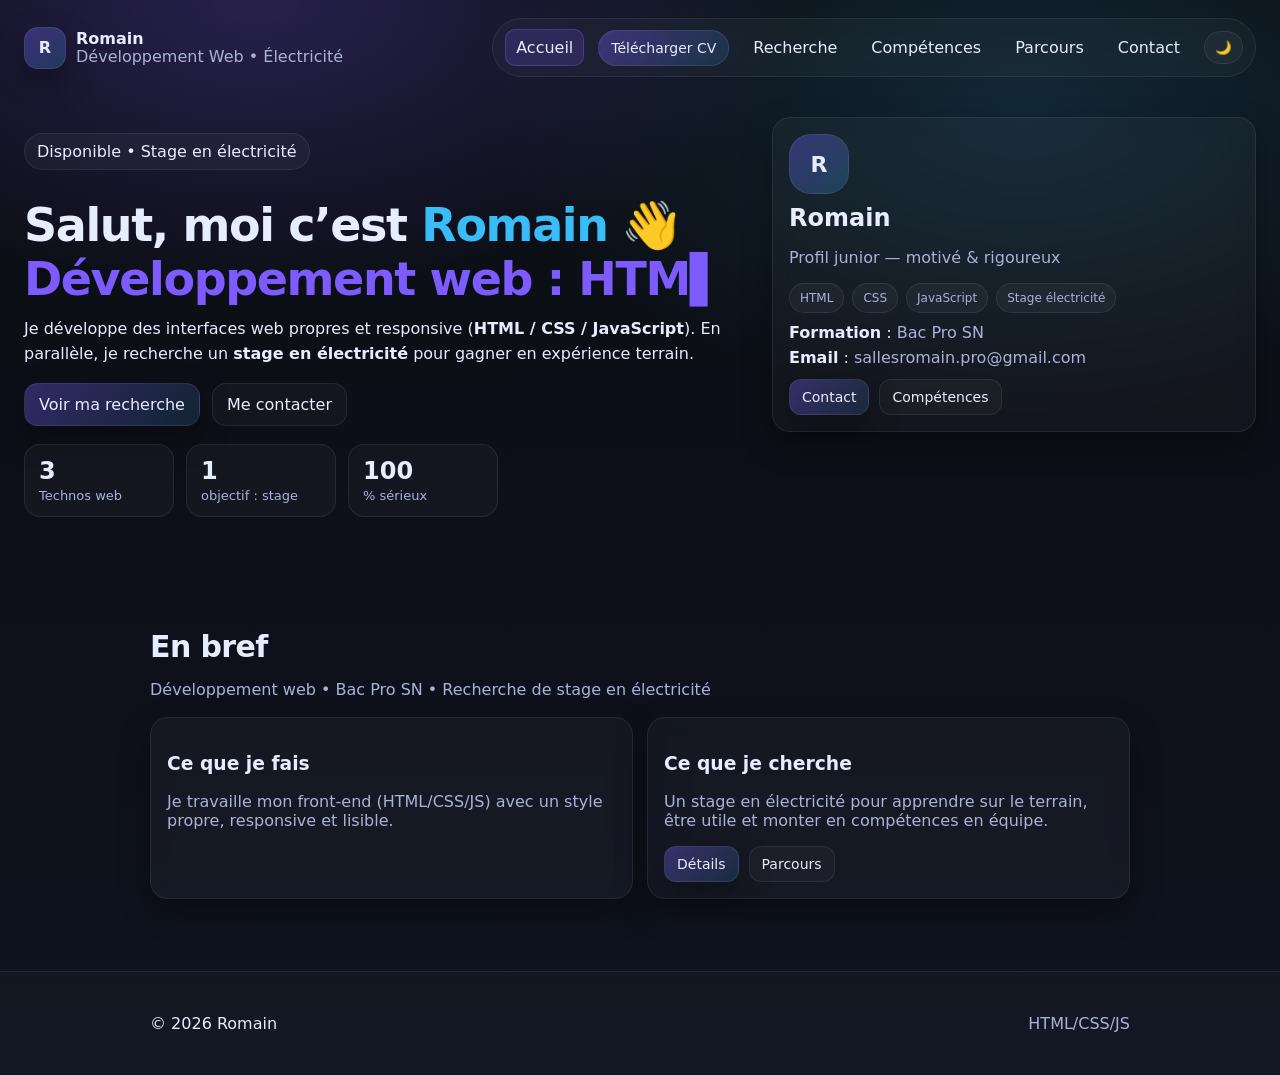
==== index.html @ 5530796a "Add files via upload" ====
<!doctype html>
<html lang="fr">

<head>
    <meta charset="utf-8" />
    <meta name="viewport" content="width=device-width, initial-scale=1" />
    <title>Romain | Développement Web – Recherche de stage en électricité</title>
    <meta name="description" content="Romain, Bac Pro SN, développeur web junior. Recherche de stage en électricité pour CAP. Profil sérieux, rigoureux et motivé." />
    <link rel="stylesheet" href="style.css" />
    <meta name="google-site-verification" content="n3vvCYm-6M1Mo3oB4KgqXVnfuLPUAlCw2Xf8C5c_Br8" />
</head>

<body>
    <a class="skip" href="#main">Aller au contenu</a>

    <header class="header" id="top">
        <!-- ✅ L’écart sur les côtés UNIQUEMENT EN HAUT -->
        <div class="header-inner">
            <nav class="nav">
                <a class="brand" href="index.html" aria-label="Accueil">
                    <span class="logo">R</span>
                    <div class="brand-text">
                        <strong>Romain</strong>
                        <span class="muted">Développement Web • Électricité</span>
                    </div>
                </a>

                <button class="nav-toggle" id="navToggle" aria-expanded="false" aria-controls="navLinks">
                    <span class="sr-only">Ouvrir le menu</span> ☰
                </button>

                <div class="nav-links" id="navLinks">
                    <a class="active" href="index.html">Accueil</a>
                    <a class="btn small nav-cv" href="cv-romain.pdf" target="_blank" rel="noopener">
                        Télécharger CV
                    </a>

                    <a href="recherche.html">Recherche</a>
                    <a href="competences.html">Compétences</a>
                    <a href="parcours.html">Parcours</a>
                    <a href="contact.html">Contact</a>
                    <button class="theme-btn" id="themeBtn" type="button" aria-pressed="false"
                        title="Changer le thème">🌙</button>
                </div>
            </nav>

            <div class="hero">
                <div class="hero-left">
                    <p class="badge">Disponible • Stage en électricité</p>

                    <h1>
                        Salut, moi c’est <span class="accent">Romain</span> 👋<br />
                        <span class="typing" id="typing"></span>
                    </h1>

                    <p class="lead">
                        Je développe des interfaces web propres et responsive (<strong>HTML / CSS /
                            JavaScript</strong>).
                        En parallèle, je recherche un <strong>stage en électricité</strong> pour gagner en expérience
                        terrain.
                    </p>

                    <div class="hero-cta">
                        <a class="btn" href="recherche.html">Voir ma recherche</a>
                        <a class="btn ghost" href="contact.html">Me contacter</a>
                    </div>

                    <div class="stats">
                        <div class="stat">
                            <span class="stat-num" data-count="3">0</span>
                            <span class="stat-label">Technos web</span>
                        </div>
                        <div class="stat">
                            <span class="stat-num" data-count="1">0</span>
                            <span class="stat-label">objectif : stage</span>
                        </div>
                        <div class="stat">
                            <span class="stat-num" data-count="100">0</span>
                            <span class="stat-label">% sérieux</span>
                        </div>
                    </div>
                </div>

                <div class="hero-right">
                    <div class="card profile">
                        <div class="avatar" aria-hidden="true">R</div>
                        <div>
                            <h2 class="card-title">Romain</h2>
                            <p class="muted">Profil junior — motivé & rigoureux</p>
                        </div>

                        <div class="chips">
                            <span class="chip">HTML</span>
                            <span class="chip">CSS</span>
                            <span class="chip">JavaScript</span>
                            <span class="chip">Stage électricité</span>
                        </div>

                        <div class="mini">
                            <p><strong>Formation</strong> : <span class="muted">Bac Pro SN</span></p>
                            <p><strong>Email</strong> : <span class="muted">sallesromain.pro@gmail.com</span></p>
                        </div>

                        <div class="card-actions">
                            <a class="btn small" href="contact.html">Contact</a>
                            <a class="btn small ghost" href="competences.html">Compétences</a>
                        </div>
                    </div>
                </div>
            </div>
        </div><!-- /header-inner -->
    </header>

    <!-- Petit contenu (optionnel mais propre) -->
    <main id="main">
        <section class="section">
            <div class="container">
                <div class="section-head">
                    <h2>En bref</h2>
                    <p class="muted">Développement web • Bac Pro SN • Recherche de stage en électricité</p>
                </div>

                <div class="grid two">
                    <div class="card">
                        <h3>Ce que je fais</h3>
                        <p class="muted">
                            Je travaille mon front-end (HTML/CSS/JS) avec un style propre, responsive et lisible.
                        </p>
                    </div>
                    <div class="card">
                        <h3>Ce que je cherche</h3>
                        <p class="muted">
                            Un stage en électricité pour apprendre sur le terrain, être utile et monter en compétences
                            en équipe.
                        </p>
                        <div class="card-actions">
                            <a class="btn small" href="recherche.html">Détails</a>
                            <a class="btn small ghost" href="parcours.html">Parcours</a>
                        </div>
                    </div>
                </div>
            </div>
        </section>
    </main>

    <footer class="footer">
        <div class="container footer-row">
            <p>© <span id="year"></span> Romain</p>
            <p class="muted">HTML/CSS/JS</p>
        </div>
    </footer>

    <script src="script.js"></script>
</body>


</html>
---- style.css ----
:root{
  --bg: #0b0d12;
  --bg2:#0f1320;
  --card:#12182a;
  --text:#e8ecff;
  --muted:#aab3d6;
  --accent:#7c5cff;
  --accent2:#38bdf8;
  --border: rgba(255,255,255,.08);
  --shadow: 0 12px 30px rgba(0,0,0,.35);
  --radius: 18px;
}

[data-theme="light"]{
  --bg:#f7f8ff;
  --bg2:#eef1ff;
  --card:#ffffff;
  --text:#101425;
  --muted:#4b556b;
  --accent:#5b4dff;
  --accent2:#0ea5e9;
  --border: rgba(10,15,30,.12);
  --shadow: 0 10px 22px rgba(0,0,0,.10);
}

/* ✅ Cache la scrollbar (mais garde le scroll) */
html{
  scroll-behavior:smooth;
  scrollbar-width: none;        /* Firefox */
}
html::-webkit-scrollbar{        /* Chrome/Safari/Edge */
  width: 0;
  height: 0;
}

*{ box-sizing:border-box; }
body{
  margin:0;
  font-family: ui-sans-serif, system-ui, -apple-system, Segoe UI, Roboto, Arial, "Apple Color Emoji","Segoe UI Emoji";
  background: radial-gradient(900px 500px at 20% 0%, rgba(124,92,255,.25), transparent 60%),
              radial-gradient(900px 500px at 80% 10%, rgba(56,189,248,.15), transparent 60%),
              linear-gradient(180deg, var(--bg), var(--bg2));
  color: var(--text);
  /* ✅ évite une scrollbar horizontale */
  overflow-x: hidden;
}

a{ color:inherit; text-decoration:none; }

/* Container plus “aéré” */
.container{ width:min(980px, 92%); margin:0 auto; }

.section{ padding: 72px 0; }
.section.alt{ background: linear-gradient(180deg, transparent, rgba(255,255,255,.03), transparent); }
.section-head{ margin-bottom: 18px; }
.section-head h2{ margin:0 0 6px; font-size: 30px; letter-spacing: -.02em; }
.muted{ color: var(--muted); }
.tiny{ font-size: 12px; }

.skip{
  position:absolute; left:-9999px; top:auto; width:1px; height:1px; overflow:hidden;
}
.skip:focus{
  left:12px; top:12px; width:auto; height:auto; padding:10px 12px;
  background:var(--card); border:1px solid var(--border); border-radius: 12px; z-index: 50;
}

.header{
  padding-bottom: 40px;
  position: relative;
  z-index: 50;
}
/* Espace latéral UNIQUEMENT pour le haut */
.header-inner{
  padding-left: clamp(12px, 2vw, 24px);
  padding-right: clamp(12px, 2vw, 24px);
}
/* Petit style “page” (header compact) */
.header-compact{
  padding-bottom: 10px;
}

.nav-links a.active{
  background: rgba(124,92,255,.18);
  border: 1px solid rgba(124,92,255,.35);
}
.nav{
  display:flex; align-items:center; justify-content:space-between;
  padding: 18px 0;
}
.brand{ display:flex; gap:10px; align-items:center; }
.logo{
  width:42px; height:42px; border-radius: 14px;
  display:grid; place-items:center;
  background: linear-gradient(135deg, rgba(124,92,255,.35), rgba(56,189,248,.20));
  border: 1px solid var(--border);
  box-shadow: var(--shadow);
  font-weight: 800;
}
.brand-text{ display:flex; flex-direction:column; line-height:1.1; }

.nav-links{
  display:flex; align-items:center; gap: 14px;
  background: rgba(255,255,255,.03);
  border: 1px solid var(--border);
  padding: 10px 12px;
  border-radius: 999px;
  backdrop-filter: blur(8px);
}
.nav-links a{ padding: 8px 10px; border-radius: 10px; }
.nav-links a:hover{ background: rgba(255,255,255,.06); }
/* Bouton CV dans la nav */
.nav-cv{
  padding: 9px 12px !important;
  border-radius: 999px !important;
  box-shadow: none !important;
}

.nav-toggle{
  display:none;
  border: 1px solid var(--border);
  background: rgba(255,255,255,.04);
  color: var(--text);
  padding: 10px 12px;
  border-radius: 12px;
}

.theme-btn{
  border: 1px solid var(--border);
  background: rgba(255,255,255,.04);
  color: var(--text);
  padding: 8px 10px;
  border-radius: 999px;
  cursor:pointer;
}

.hero{
  display:grid;
  grid-template-columns: 1.35fr .9fr;
  gap: 22px;
  align-items: start;
  padding: 22px 0 0;
}
.badge{
  display:inline-flex; align-items:center; gap:10px;
  border: 1px solid var(--border);
  padding: 8px 12px;
  border-radius: 999px;
  background: rgba(255,255,255,.04);
}
h1{
  margin: 12px 0 10px;
  font-size: clamp(32px, 4vw, 46px);
  letter-spacing: -.03em;
}
.accent{ color: var(--accent2); }
.lead{ font-size: 16px; line-height: 1.55; margin: 0 0 16px; }

.typing{
  display:inline-block;
  min-height: 1.2em;
  color: var(--accent);
}

.hero-cta{ display:flex; gap: 12px; flex-wrap: wrap; margin-top: 8px; }

.btn{
  border: 1px solid var(--border);
  background: linear-gradient(135deg, rgba(124,92,255,.35), rgba(56,189,248,.12));
  color: var(--text);
  padding: 11px 14px;
  border-radius: 14px;
  box-shadow: var(--shadow);
  cursor:pointer;
  display:inline-flex;
  align-items:center;
  justify-content:center;
  gap: 10px;
}
.btn:hover{ transform: translateY(-1px); }
.btn:active{ transform: translateY(0px); }
.btn.ghost{
  background: rgba(255,255,255,.03);
  box-shadow: none;
}
.btn.small{ padding: 9px 12px; border-radius: 12px; font-size: 14px; }

.stats{
  display:flex; gap: 12px; margin-top: 18px; flex-wrap: wrap;
}
.stat{
  min-width: 150px;
  border: 1px solid var(--border);
  background: rgba(255,255,255,.03);
  padding: 12px 14px;
  border-radius: 16px;
}
.stat-num{ font-size: 24px; font-weight: 800; display:block; }
.stat-label{ color: var(--muted); font-size: 13px; }

.card{
  background: rgba(255,255,255,.03);
  border: 1px solid var(--border);
  border-radius: var(--radius);
  padding: 16px;
  box-shadow: var(--shadow);
  backdrop-filter: blur(10px);
}
.card-title{ margin:0 0 4px; }
.profile{ position: sticky; top: 16px; }

.avatar{
  width: 60px; height: 60px;
  border-radius: 22px;
  display:grid; place-items:center;
  font-weight: 900;
  font-size: 22px;
  background: linear-gradient(135deg, rgba(124,92,255,.35), rgba(56,189,248,.20));
  border: 1px solid var(--border);
  margin-bottom: 10px;
}

.chips{ display:flex; flex-wrap:wrap; gap: 8px; margin: 10px 0; }
.chip{
  padding: 7px 10px;
  border-radius: 999px;
  border: 1px solid var(--border);
  background: rgba(255,255,255,.04);
  font-size: 12px;
  color: var(--muted);
}

.mini p{ margin: 6px 0; }
.card-actions{ display:flex; gap: 10px; flex-wrap: wrap; margin-top: 12px; }
.toast{ margin: 8px 0 0; color: var(--accent2); min-height: 1.2em; }

.grid{ display:grid; gap: 14px; }
.grid.two{ grid-template-columns: repeat(2, 1fr); }
.grid.three{ grid-template-columns: repeat(3, 1fr); }

.list{ margin: 10px 0 0; padding-left: 18px; color: var(--muted); }
.note{
  margin-top: 12px;
  padding: 12px 12px;
  border-radius: 16px;
  border: 1px solid var(--border);
  background: rgba(124,92,255,.10);
}

.skills-bar{ display:grid; gap: 12px; margin-top: 14px; }
.bar{ display:grid; gap: 8px; }
.track{
  height: 12px;
  border-radius: 999px;
  border: 1px solid var(--border);
  background: rgba(255,255,255,.04);
  overflow:hidden;
}
.fill{
  height: 100%;
  width: var(--w);
  background: linear-gradient(90deg, rgba(124,92,255,.55), rgba(56,189,248,.35));
  border-radius: 999px;
}

.timeline{ display:grid; gap: 14px; margin-top: 12px; }
.t-item{ display:grid; grid-template-columns: 20px 1fr; gap: 10px; align-items: start; }
.dot{
  width: 14px; height: 14px; border-radius: 50%;
  background: rgba(56,189,248,.35);
  border: 1px solid var(--border);
  margin-top: 18px;
}

.contact-lines{ display:grid; gap: 10px; margin-top: 10px; }
.line{
  display:flex; justify-content:space-between; gap: 10px;
  padding: 10px 12px;
  border: 1px solid var(--border);
  border-radius: 14px;
  background: rgba(255,255,255,.03);
}
.k{ color: var(--muted); }
.v{ font-weight: 600; }

label{ display:grid; gap: 6px; margin-top: 10px; }
input, textarea{
  border: 1px solid var(--border);
  background: rgba(255,255,255,.03);
  color: var(--text);
  border-radius: 14px;
  padding: 10px 12px;
  outline: none;
}
input:focus, textarea:focus{ border-color: rgba(56,189,248,.55); }

.footer{
  padding: 26px 0;
  border-top: 1px solid var(--border);
  background: rgba(255,255,255,.02);
}
.footer-row{
  display:flex; justify-content:space-between; align-items:center;
  gap: 12px; flex-wrap: wrap;
}

.sr-only{
  position:absolute; width:1px; height:1px; padding:0; margin:-1px;
  overflow:hidden; clip:rect(0,0,0,0); white-space:nowrap; border:0;
}

/* Responsive */
@media (max-width: 900px){
  .hero{ grid-template-columns: 1fr; }
  .profile{ position: static; }
  .grid.three{ grid-template-columns: 1fr; }
  .grid.two{ grid-template-columns: 1fr; }

  .nav-toggle{ display:inline-flex; }
  .nav-links{
    display:none;
    position:absolute;
    right: 4%;
    top: 70px;
    flex-direction: column;
    align-items: stretch;
    border-radius: 18px;
    padding: 12px;
  }
  .nav-links.open{ display:flex; }
}

.status{ display:grid; gap:10px; }
.status-top{ display:flex; gap:8px; flex-wrap:wrap; align-items:center; }
.tag.soft{ background: rgba(56,189,248,.10); }

.status-text{
  line-height: 1.7;
  overflow-wrap: anywhere;   /* ✅ s’adapte même si texte long */
}

.status-actions{
  display:flex;
  gap: 10px;
  flex-wrap: wrap;          /* ✅ les boutons passent à la ligne */
  margin-top: 6px;
}
/* Notes /5 (remplace les barres) */
.ratings{
  display: grid;
  gap: 12px;
}

.rating-row{
  display:flex;
  align-items:center;
  justify-content: space-between;
  gap: 12px;
  padding: 12px 12px;
  border: 1px solid var(--border);
  border-radius: 16px;
  background: rgba(255,255,255,.03);
}

.rating-left{
  display:grid;
  gap: 4px;
  min-width: 0;
}

.stars{
  display:flex;
  gap: 4px;
  font-size: 18px;
  line-height: 1;
  flex-shrink: 0;
  user-select: none;
}

/* étoiles “actives” */
.stars .on{
  color: var(--accent2);
}

/* si le texte à gauche devient long, ça wrap proprement */
.rating-left strong, .rating-left span{
  overflow-wrap: anywhere;
}
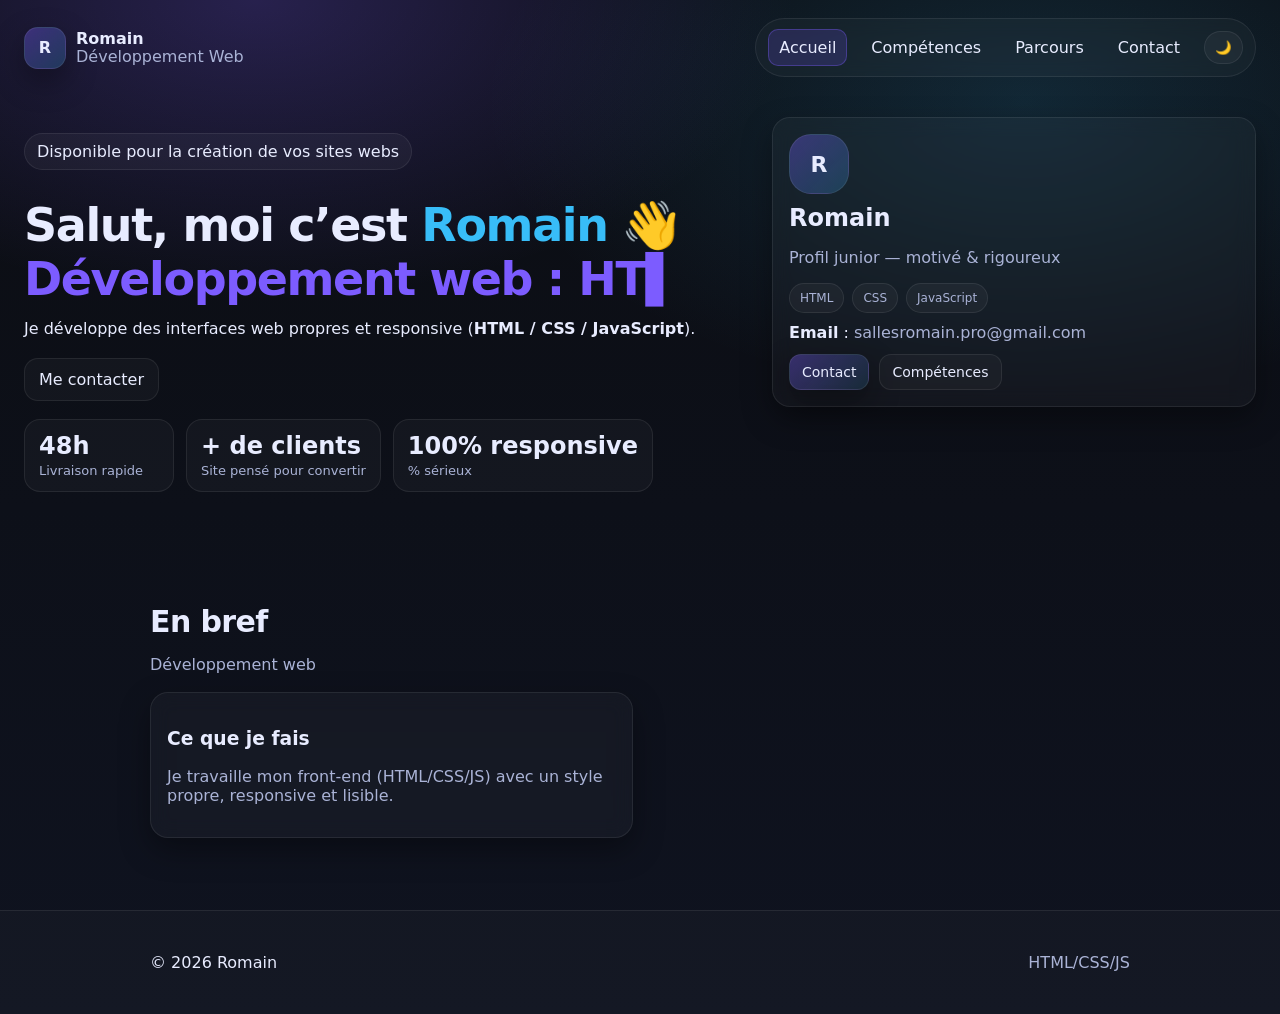
==== commit a5471915: "Add files via upload" ====
--- a/index.html
+++ b/index.html
@@ -4,8 +4,8 @@
 <head>
     <meta charset="utf-8" />
     <meta name="viewport" content="width=device-width, initial-scale=1" />
-    <title>Romain | Développement Web – Recherche de stage en électricité</title>
-    <meta name="description" content="Romain, Bac Pro SN, développeur web junior. Recherche de stage en électricité pour CAP. Profil sérieux, rigoureux et motivé." />
+    <title>Romain | Développement Web</title>
+    <meta name="description" content="Romain, développeur web junior." />
     <link rel="stylesheet" href="style.css" />
     <meta name="google-site-verification" content="n3vvCYm-6M1Mo3oB4KgqXVnfuLPUAlCw2Xf8C5c_Br8" />
 </head>
@@ -21,7 +21,7 @@
                     <span class="logo">R</span>
                     <div class="brand-text">
                         <strong>Romain</strong>
-                        <span class="muted">Développement Web • Électricité</span>
+                        <span class="muted">Développement Web</span>
                     </div>
                 </a>
 
@@ -31,11 +31,6 @@
 
                 <div class="nav-links" id="navLinks">
                     <a class="active" href="index.html">Accueil</a>
-                    <a class="btn small nav-cv" href="cv-romain.pdf" target="_blank" rel="noopener">
-                        Télécharger CV
-                    </a>
-
-                    <a href="recherche.html">Recherche</a>
                     <a href="competences.html">Compétences</a>
                     <a href="parcours.html">Parcours</a>
                     <a href="contact.html">Contact</a>
@@ -46,7 +41,7 @@
 
             <div class="hero">
                 <div class="hero-left">
-                    <p class="badge">Disponible • Stage en électricité</p>
+                    <p class="badge">Disponible pour la création de vos sites webs</p>
 
                     <h1>
                         Salut, moi c’est <span class="accent">Romain</span> 👋<br />
@@ -56,26 +51,23 @@
                     <p class="lead">
                         Je développe des interfaces web propres et responsive (<strong>HTML / CSS /
                             JavaScript</strong>).
-                        En parallèle, je recherche un <strong>stage en électricité</strong> pour gagner en expérience
-                        terrain.
                     </p>
 
                     <div class="hero-cta">
-                        <a class="btn" href="recherche.html">Voir ma recherche</a>
                         <a class="btn ghost" href="contact.html">Me contacter</a>
                     </div>
 
                     <div class="stats">
                         <div class="stat">
-                            <span class="stat-num" data-count="3">0</span>
-                            <span class="stat-label">Technos web</span>
+                            <span class="stat-num" data-count="48" data-suffix="h">0</span>
+                            <span class="stat-label">Livraison rapide</span>
                         </div>
                         <div class="stat">
-                            <span class="stat-num" data-count="1">0</span>
-                            <span class="stat-label">objectif : stage</span>
+                            <span class="stat-num">+ de clients</span>
+                            <span class="stat-label">Site pensé pour convertir</span>
                         </div>
                         <div class="stat">
-                            <span class="stat-num" data-count="100">0</span>
+                            <span class="stat-num" data-count="100" data-suffix="% responsive">0</span>
                             <span class="stat-label">% sérieux</span>
                         </div>
                     </div>
@@ -93,11 +85,9 @@
                             <span class="chip">HTML</span>
                             <span class="chip">CSS</span>
                             <span class="chip">JavaScript</span>
-                            <span class="chip">Stage électricité</span>
                         </div>
 
                         <div class="mini">
-                            <p><strong>Formation</strong> : <span class="muted">Bac Pro SN</span></p>
                             <p><strong>Email</strong> : <span class="muted">sallesromain.pro@gmail.com</span></p>
                         </div>
 
@@ -117,7 +107,7 @@
             <div class="container">
                 <div class="section-head">
                     <h2>En bref</h2>
-                    <p class="muted">Développement web • Bac Pro SN • Recherche de stage en électricité</p>
+                    <p class="muted">Développement web</p>
                 </div>
 
                 <div class="grid two">
@@ -126,17 +116,6 @@
                         <p class="muted">
                             Je travaille mon front-end (HTML/CSS/JS) avec un style propre, responsive et lisible.
                         </p>
-                    </div>
-                    <div class="card">
-                        <h3>Ce que je cherche</h3>
-                        <p class="muted">
-                            Un stage en électricité pour apprendre sur le terrain, être utile et monter en compétences
-                            en équipe.
-                        </p>
-                        <div class="card-actions">
-                            <a class="btn small" href="recherche.html">Détails</a>
-                            <a class="btn small ghost" href="parcours.html">Parcours</a>
-                        </div>
                     </div>
                 </div>
             </div>
@@ -154,5 +133,4 @@
 </body>
 
 
-</html>
-
+</html>
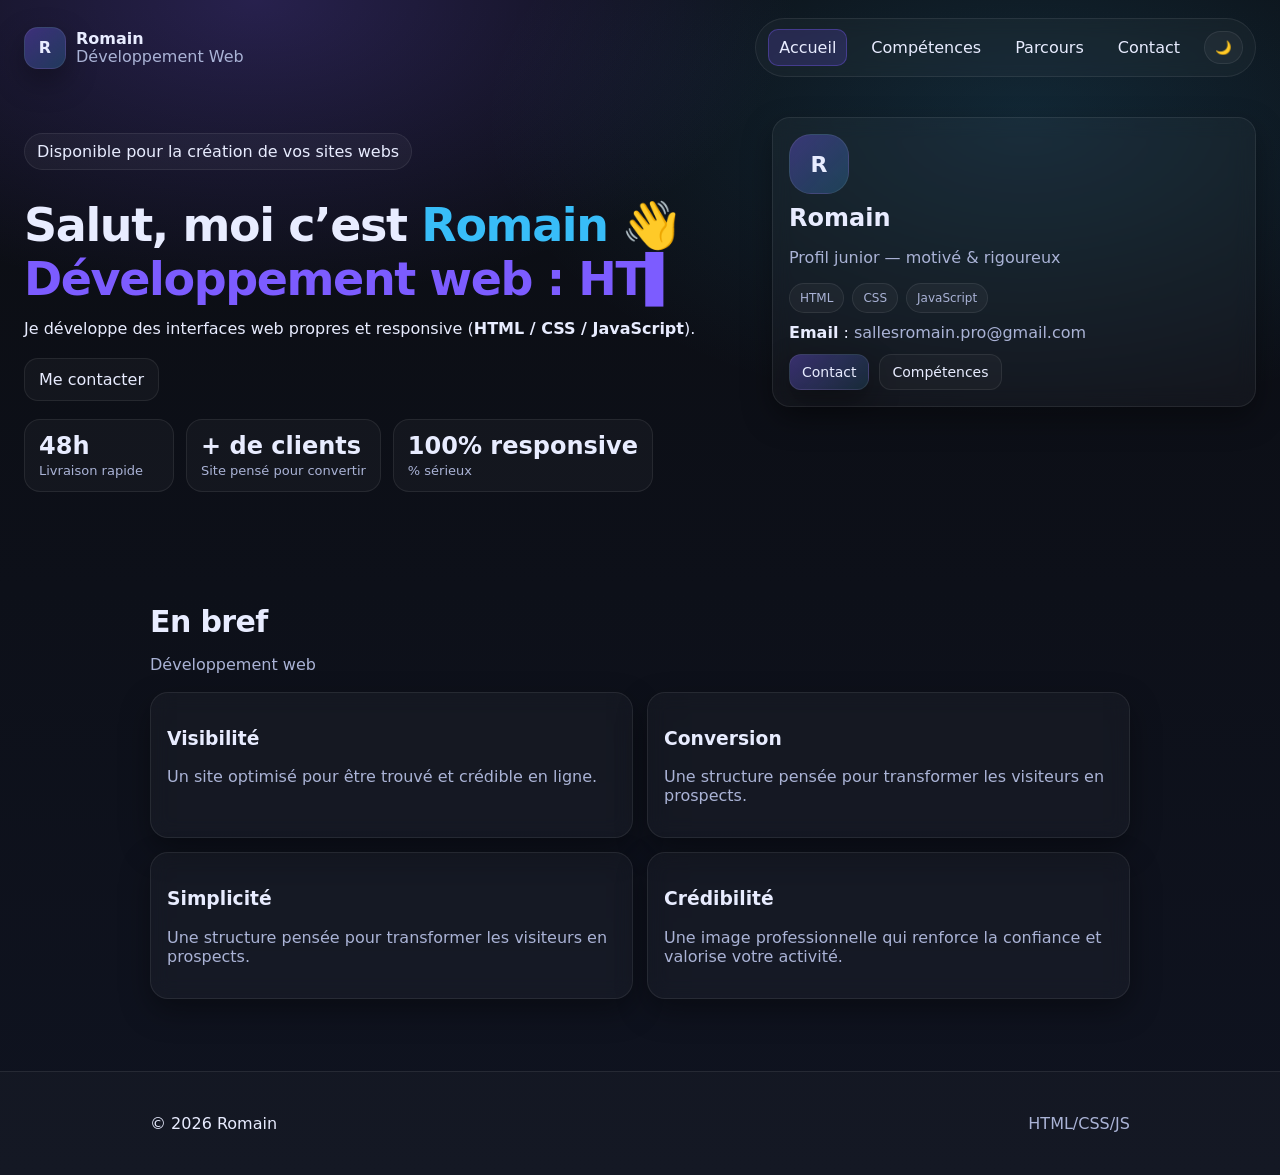
==== commit 291c94db: "Add files via upload" ====
--- a/index.html
+++ b/index.html
@@ -112,9 +112,27 @@
 
                 <div class="grid two">
                     <div class="card">
-                        <h3>Ce que je fais</h3>
+                        <h3>Visibilité</h3>
                         <p class="muted">
-                            Je travaille mon front-end (HTML/CSS/JS) avec un style propre, responsive et lisible.
+                            Un site optimisé pour être trouvé et crédible en ligne.
+                        </p>
+                    </div>
+                    <div class="card">
+                        <h3>Conversion</h3>
+                        <p class="muted">
+                            Une structure pensée pour transformer les visiteurs en prospects.
+                        </p>
+                    </div>
+                    <div class="card">
+                        <h3>Simplicité</h3>
+                        <p class="muted">
+                            Une structure pensée pour transformer les visiteurs en prospects.
+                        </p>
+                    </div>
+                    <div class="card">
+                        <h3>Crédibilité</h3>
+                        <p class="muted">
+                            Une image professionnelle qui renforce la confiance et valorise votre activité.
                         </p>
                     </div>
                 </div>
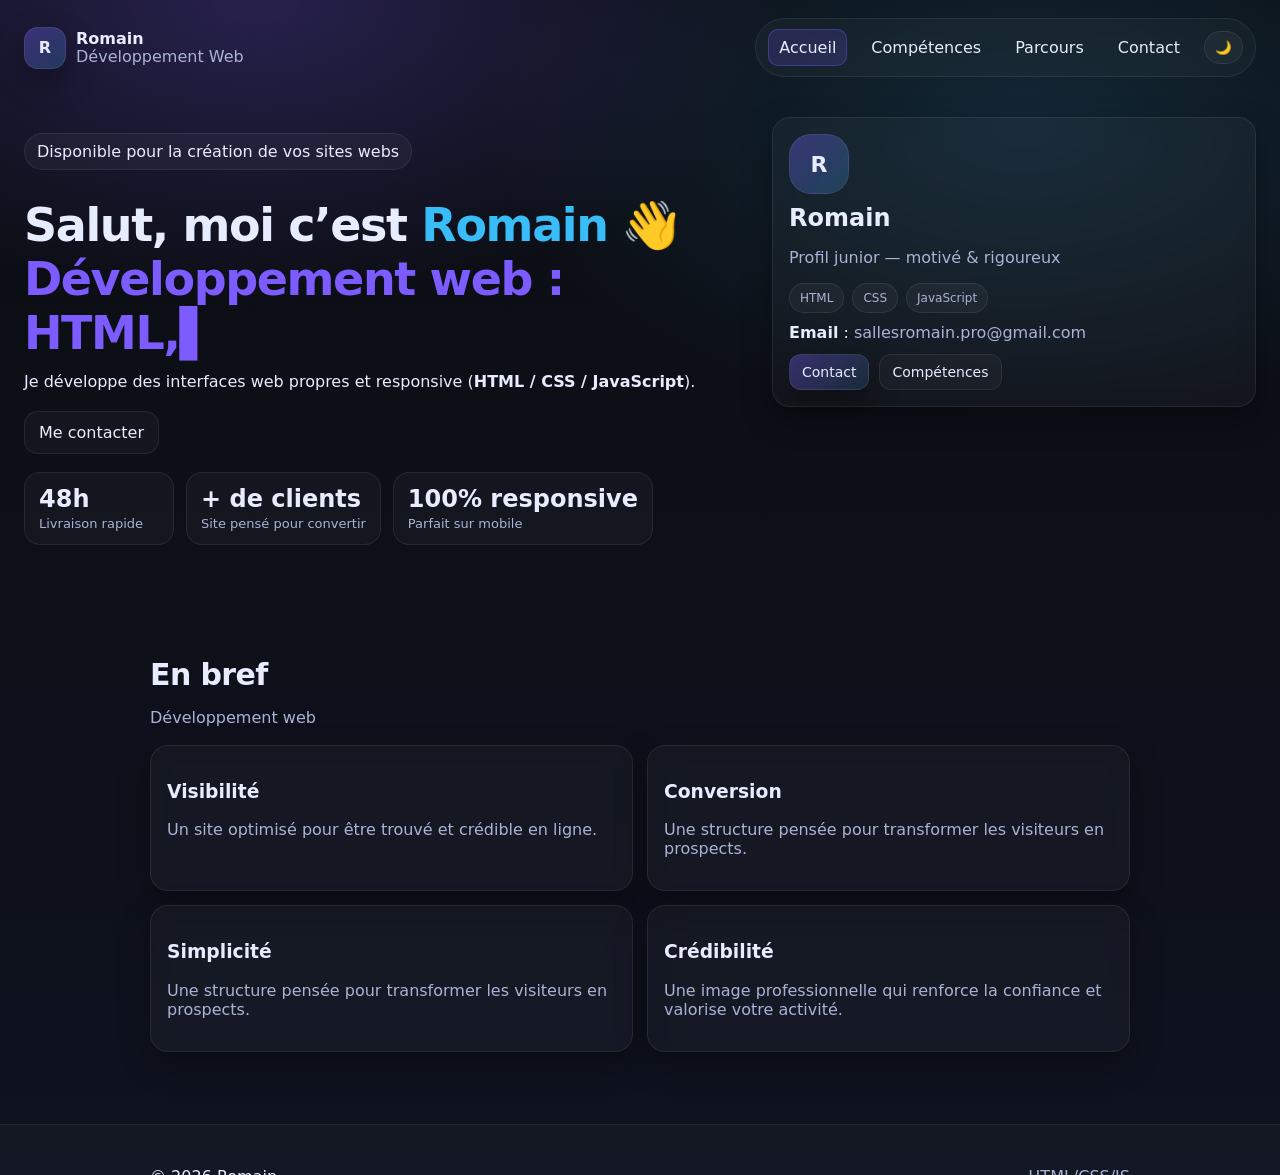
==== commit ab4e3870: "Update index.html" ====
--- a/index.html
+++ b/index.html
@@ -68,7 +68,7 @@
                         </div>
                         <div class="stat">
                             <span class="stat-num" data-count="100" data-suffix="% responsive">0</span>
-                            <span class="stat-label">% sérieux</span>
+                            <span class="stat-label">Parfait sur mobile</span>
                         </div>
                     </div>
                 </div>
@@ -151,4 +151,5 @@
 </body>
 
 
-</html>+
+</html>
